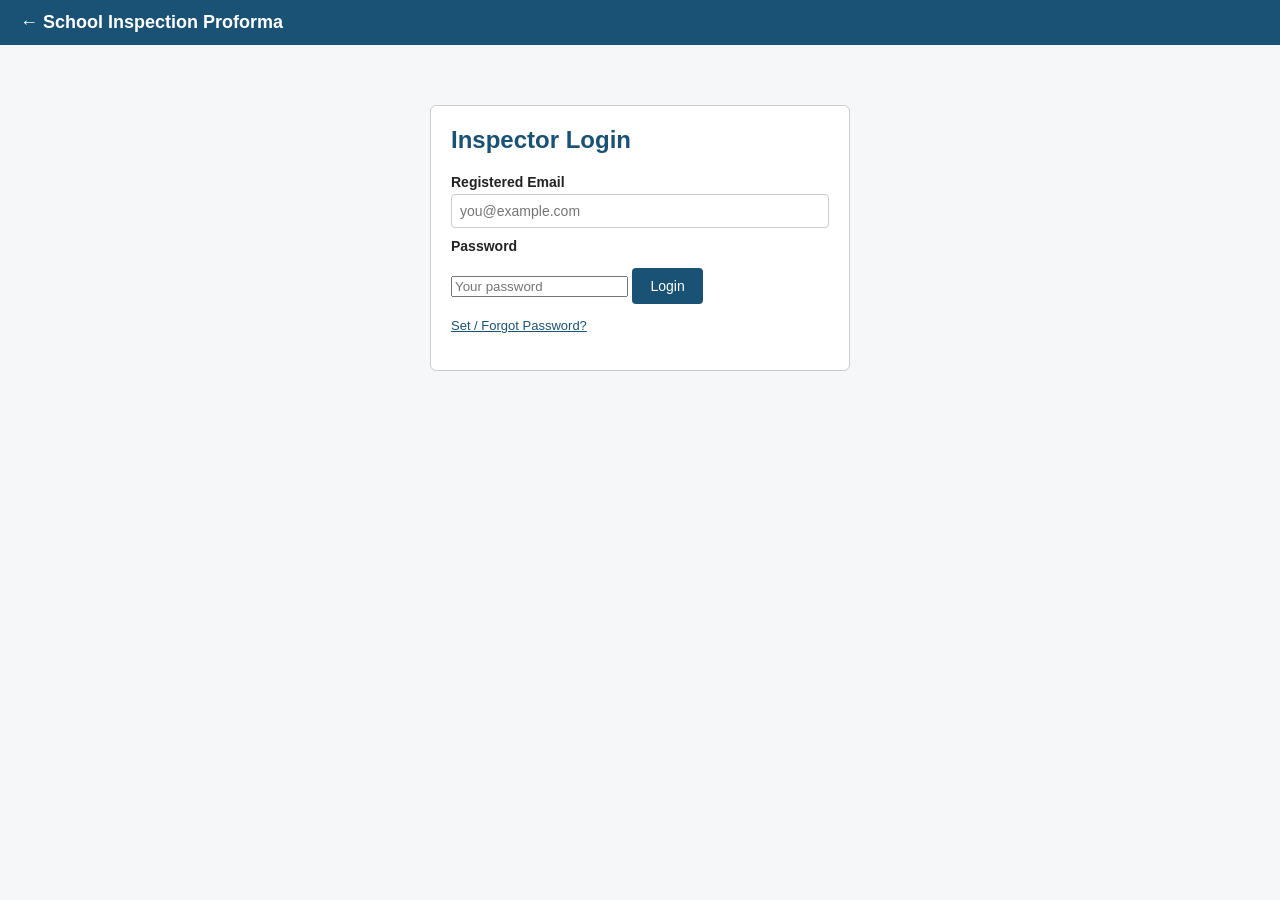
==== inspection.html @ e3e35cb2 "Initial commit" ====
<!DOCTYPE html>
<html>
<head>
  <meta charset="UTF-8">
  <meta name="viewport" content="width=device-width, initial-scale=1">
  <title>School Inspection Proforma</title>
  <meta name="theme-color" content="#1a5276">
  <link rel="manifest" href="manifest.json">
  <link rel="apple-touch-icon" href="icons/apple-touch-icon.png">
  <link rel="icon" href="icons/icon-192.png">
  <link rel="stylesheet" href="styles.css">
  <script>
    if ('serviceWorker' in navigator) {
      window.addEventListener('load', function () {
        navigator.serviceWorker.register('sw.js').catch(function (err) {
          console.warn('Service worker registration failed:', err);
        });
      });
    }
  </script>
</head>
<body>
  <div id="app">
    <header class="topbar">
      <a href="index.html" class="topbar-title" style="color:inherit; text-decoration:none;">&larr; School Inspection Proforma</a>
      <div class="topbar-user" id="userBadge" style="display:none;">
        <span id="userName"></span>
        <button class="btn-link" id="logoutBtn">Logout</button>
      </div>
    </header>

    <main id="main">
<div id="view-login" class="view active">
  <div class="card" style="max-width:420px; margin: 60px auto;">
    <h2>Inspector Login</h2>

    <!-- PRIMARY: email + password -->
    <div id="loginPasswordStep">
      <label>Registered Email</label>
      <input type="email" id="loginEmail" placeholder="you@example.com">
      <label>Password</label>
      <input type="password" id="loginPassword" placeholder="Your password">
      <button class="btn" id="loginBtn">Login</button>
      <p style="margin-top:12px;"><button class="btn-link" id="showResetBtn" style="color:var(--primary); text-decoration:underline; background:none; border:none; cursor:pointer; padding:0; font-size:13px;">Set / Forgot Password?</button></p>
    </div>

    <!-- RESET FLOW: OTP-verified password set, step 1 (send code) -->
    <div id="resetStep1" style="display:none;">
      <p class="hint">First time here, or forgot your password? We'll email you a verification code.</p>
      <label>Registered Email</label>
      <input type="email" id="resetEmail" placeholder="you@example.com">
      <button class="btn" id="sendResetOtpBtn">Send Verification Code</button>
      <button class="btn btn-secondary" id="backToLoginBtn1">Back to Login</button>
    </div>

    <!-- RESET FLOW: step 2 (enter code + new password) -->
    <div id="resetStep2" style="display:none;">
      <p>Enter the 6-digit code sent to <strong id="resetEmailDisplay"></strong>, and choose a new password.</p>
      <label>Verification Code</label>
      <input type="text" id="resetOtpInput" maxlength="6" placeholder="123456">
      <label>New Password</label>
      <input type="password" id="resetNewPassword" placeholder="At least 6 characters">
      <label>Confirm New Password</label>
      <input type="password" id="resetConfirmPassword" placeholder="Re-enter password">
      <button class="btn" id="setPasswordBtn">Set Password</button>
      <button class="btn btn-secondary" id="backToLoginBtn2">Back to Login</button>
    </div>

    <div id="loginMsg"></div>
  </div>
</div>

<div id="view-dashboard" class="view">
  <div class="card">
    <div class="top-actions">
      <h2 style="margin:0;">My Inspections</h2>
      <button class="btn" id="newFormBtn">+ New Inspection</button>
    </div>
    <div id="dashboardMsg"></div>
    <table class="dash-table" id="dashboardTable">
      <thead>
        <tr><th>School</th><th>Inspection Date</th><th>Status</th><th>Last Updated</th><th>Actions</th></tr>
      </thead>
      <tbody id="dashboardBody"></tbody>
    </table>
  </div>
</div>

<div id="view-form" class="view">
  <div class="card">
    <div class="top-actions">
      <h2 style="margin:0;" id="formTitle">Inspection Form</h2>
      <button class="btn btn-secondary" id="backToDashBtn">&larr; Back to Dashboard</button>
    </div>

    <div class="tabs">
      <button class="tab-btn active" data-part="1">1. Basic Info</button>
      <button class="tab-btn" data-part="2">2. Attendance</button>
      <button class="tab-btn" data-part="3">3. Facilities &amp; Grants</button>
      <button class="tab-btn" data-part="4">4. PM-POSHAN</button>
      <button class="tab-btn" data-part="5">5. Overall &amp; Signature</button>
    </div>

    <div id="formMsg"></div>

    <!-- PART 1: BASIC INFO -->
    <div class="part active" id="part-1">
      <h3>School &amp; Staff Details</h3>
      <div class="row">
        <div><label>1. Name of School with Location</label><input type="text" id="f_schoolName"></div>
        <div><label>Date of Inspection</label><input type="date" id="f_inspectionDate"></div>
      </div>
      <div class="row">
        <div><label>2. Name of the Inspectorate</label><input type="text" id="f_inspectorate"></div>
        <div><label>3. Name of HM / Teacher In-Charge</label><input type="text" id="f_hmName"></div>
      </div>

      <label>4. Total number of Teachers &amp; Students posted in the School</label>
      <table class="data-table">
        <thead><tr><th></th><th>Pry</th><th>Upp Pry</th><th>High</th><th>HS</th></tr></thead>
        <tbody>
          <tr><td>Student</td>
            <td><input type="number" id="f_pryStudent"></td>
            <td><input type="number" id="f_uppryStudent"></td>
            <td><input type="number" id="f_highStudent"></td>
            <td><input type="number" id="f_hsStudent"></td>
          </tr>
          <tr><td>Teacher</td>
            <td><input type="number" id="f_pryTeacher"></td>
            <td><input type="number" id="f_uppryTeacher"></td>
            <td><input type="number" id="f_highTeacher"></td>
            <td><input type="number" id="f_hsTeacher"></td>
          </tr>
        </tbody>
      </table>

      <label>5. No. of other staff posted in the School</label>
      <input type="number" id="f_otherStaff">

      <label>6. No. &amp; name(s) of Teaching staff found absent on the day of visit</label>
      <table class="data-table">
        <thead><tr><th style="width:5%">Sl.No.</th><th>Name &amp; Designation</th><th>Leave sanctioned? Register entry made?</th><th>Remarks</th><th></th></tr></thead>
        <tbody id="absentRowsBody"></tbody>
      </table>
      <button class="btn btn-small btn-secondary" id="addAbsentRowBtn">+ Add Row</button>
    </div>

    <!-- PART 2: ATTENDANCE -->
    <div class="part" id="part-2">
      <h3>7. Attendance of Students on the Day of Inspection</h3>
      <table class="data-table">
        <thead><tr><th>Class</th><th>Total Students</th><th>Present on Day of Inspection</th></tr></thead>
        <tbody id="attendanceRowsBody"></tbody>
        <tfoot>
          <tr><td><strong>Grand Total</strong></td>
            <td><input type="number" id="f_grandTotal" readonly></td>
            <td><input type="number" id="f_grandPresent" readonly></td>
          </tr>
        </tfoot>
      </table>
    </div>

    <!-- PART 3: FACILITIES & GRANTS -->
    <div class="part" id="part-3">
      <h3>Water, Toilet &amp; Stipend/Scholarship</h3>

      <label>8. Is functional water source available?</label>
      <div class="yesno" id="f_waterAvailable_group">
        <label><input type="radio" name="waterAvailable" value="Yes"> Yes</label>
        <label><input type="radio" name="waterAvailable" value="No"> No</label>
      </div>
      <label>If yes, type of source</label>
      <select id="f_waterType">
        <option value="">-- select --</option>
        <option>Piped water</option><option>Tube well</option><option>Katcha well</option><option>Pacca well</option>
      </select>

      <div class="row">
        <div>
          <label>9. Functional toilet facility available?</label>
          <div class="yesno" id="f_toiletAvailable_group"><label><input type="radio" name="toiletAvailable" value="Yes"> Yes</label><label><input type="radio" name="toiletAvailable" value="No"> No</label></div>
        </div>
        <div>
          <label>Whether cleaning is done?</label>
          <div class="yesno" id="f_toiletCleaned_group"><label><input type="radio" name="toiletCleaned" value="Yes"> Yes</label><label><input type="radio" name="toiletCleaned" value="No"> No</label></div>
        </div>
        <div>
          <label>Water facility available inside toilet?</label>
          <div class="yesno" id="f_toiletWater_group"><label><input type="radio" name="toiletWater" value="Yes"> Yes</label><label><input type="radio" name="toiletWater" value="No"> No</label></div>
        </div>
      </div>

      <h3>10. Regarding Stipend / Scholarship</h3>
      <label>A) Dress Grant for SC/ST girls? (check APR/Register)</label>
      <div class="yesno" id="f_dressGrant_group"><label><input type="radio" name="dressGrant" value="Yes"> Yes</label><label><input type="radio" name="dressGrant" value="No"> No</label></div>

      <label>B) Pre-metric Scholarship (VI-VIII)? (check APR/Register)</label>
      <div class="yesno" id="f_premetric_group"><label><input type="radio" name="premetric" value="Yes"> Yes</label><label><input type="radio" name="premetric" value="No"> No</label></div>

      <label>C) Composite School grant utilized?</label>
      <div class="yesno" id="f_compositeUtilized_group"><label><input type="radio" name="compositeUtilized" value="Yes"> Yes</label><label><input type="radio" name="compositeUtilized" value="No"> No</label></div>
      <div class="row">
        <div><label>Total grant received</label><input type="number" id="f_compositeReceived"></div>
        <div><label>Amount spent</label><input type="number" id="f_compositeSpent"></div>
      </div>

      <label>D) Others grant utilized?</label>
      <div class="yesno" id="f_othersUtilized_group"><label><input type="radio" name="othersUtilized" value="Yes"> Yes</label><label><input type="radio" name="othersUtilized" value="No"> No</label></div>
      <div class="row">
        <div><label>Total grant received</label><input type="number" id="f_othersReceived"></div>
        <div><label>Amount spent</label><input type="number" id="f_othersSpent"></div>
      </div>

      <h3>Bicycles, Books &amp; Infrastructure</h3>
      <label>11. Are bicycles for eligible girl-students distributed?</label>
      <div class="yesno" id="f_bicycleDistributed_group"><label><input type="radio" name="bicycleDistributed" value="Yes"> Yes</label><label><input type="radio" name="bicycleDistributed" value="No"> No</label></div>
      <div class="row">
        <div><label>Nos. of eligible girl-children</label><input type="number" id="f_eligibleGirls"></div>
        <div><label>Nos. of bicycles distributed</label><input type="number" id="f_bicyclesDistributed"></div>
      </div>

      <label>12. Whether free text book supplied to students of all classes?</label>
      <div class="yesno" id="f_textbookSupplied_group"><label><input type="radio" name="textbookSupplied" value="Yes"> Yes</label><label><input type="radio" name="textbookSupplied" value="No"> No</label></div>

      <label>13. Whether Electricity connection is available?</label>
      <div class="yesno" id="f_electricity_group"><label><input type="radio" name="electricity" value="Yes"> Yes</label><label><input type="radio" name="electricity" value="No"> No</label></div>

      <label>14. Number of Computers available (other than ICT Lab)</label>
      <input type="number" id="f_computers">

      <label>15. Whether ICT Lab is available?</label>
      <div class="yesno" id="f_ictLab_group"><label><input type="radio" name="ictLab" value="Yes"> Yes</label><label><input type="radio" name="ictLab" value="No"> No</label></div>
      <label>If Yes, status</label>
      <textarea id="f_ictLabStatus"></textarea>

      <label>16. Whether Vocational Education System available?</label>
      <div class="yesno" id="f_vocational_group"><label><input type="radio" name="vocational" value="Yes"> Yes</label><label><input type="radio" name="vocational" value="No"> No</label></div>
      <label>If Yes, status</label>
      <textarea id="f_vocationalStatus"></textarea>

      <h3>SMC &amp; Classroom Inspection</h3>
      <label>17. Whether SMC meetings held regularly?</label>
      <div class="yesno" id="f_smcRegular_group"><label><input type="radio" name="smcRegular" value="Yes"> Yes</label><label><input type="radio" name="smcRegular" value="No"> No</label></div>
      <div class="row">
        <div><label>No. of meetings held (current academic year)</label><input type="number" id="f_smcCount"></div>
      </div>
      <label>Observations on issues discussed in SMC</label>
      <textarea id="f_smcObservation"></textarea>

      <label>18. Details of Class room inspection with comments</label>
      <div id="classroomCommentsBody"></div>
      <button class="btn btn-small btn-secondary" id="addClassroomCommentBtn">+ Add Comment</button>

      <label>19. Whether issues detected during previous inspection resolved?</label>
      <div class="yesno" id="f_prevIssuesResolved_group"><label><input type="radio" name="prevIssuesResolved" value="Yes"> Yes</label><label><input type="radio" name="prevIssuesResolved" value="No"> No</label></div>
      <label>If 'No', mention details</label>
      <textarea id="f_prevIssuesDetails"></textarea>
    </div>

    <!-- PART 4: PM-POSHAN -->
    <div class="part" id="part-4">
      <h3>20. PM-POSHAN (School MDM)</h3>

      <h4>20.1 Display of Information on MDM</h4>
      <label>i) Display of Food Norms</label>
      <div class="yesno" id="f_foodNormsDisplay_group"><label><input type="radio" name="foodNormsDisplay" value="Yes"> Yes</label><label><input type="radio" name="foodNormsDisplay" value="No"> No</label></div>
      <label>ii) Weekly Menu Displayed</label>
      <div class="yesno" id="f_weeklyMenuDisplay_group"><label><input type="radio" name="weeklyMenuDisplay" value="Yes"> Yes</label><label><input type="radio" name="weeklyMenuDisplay" value="No"> No</label></div>

      <h4>20.2 Maintenance of MDM Record</h4>
      <div class="row">
        <div><label>i) PM-POSHAN Feeding Register</label>
          <select id="f_feedingRegister"><option value="">--</option><option>Available</option><option>Not available</option></select>
        </div>
        <div><label>ii) Stock Register (grains/pulses/oils)</label>
          <select id="f_stockRegister"><option value="">--</option><option>Available</option><option>Not available</option></select>
        </div>
        <div><label>iii) Food Tasting Register</label>
          <select id="f_foodTastingRegister"><option value="">--</option><option>Available</option><option>Not available</option></select>
        </div>
      </div>

      <label>iv) Whether Inspecting Officer tasted the cooked food?</label>
      <div class="yesno" id="f_officerTasted_group"><label><input type="radio" name="officerTasted" value="Yes"> Yes</label><label><input type="radio" name="officerTasted" value="No"> No</label></div>
      <label>v) Comment on cooked food</label>
      <select id="f_cookedFoodComment"><option value="">--</option><option>Bad</option><option>Good</option><option>Very Good</option><option>Excellent</option></select>

      <label>vi) Status of present stock of rice (in KG)</label>
      <input type="number" id="f_riceStockKg">

      <h4>20.3 Information on Food Grains</h4>
      <div class="row">
        <div><label>i) Quality of food grains</label>
          <select id="f_foodGrainsQuality"><option value="">--</option><option>Good</option><option>Considerable</option><option>Other</option></select>
        </div>
        <div><label>ii) Whether received timely?</label>
          <div class="yesno" id="f_foodGrainsTimely_group"><label><input type="radio" name="foodGrainsTimely" value="Yes"> Yes</label><label><input type="radio" name="foodGrainsTimely" value="No"> No</label></div>
        </div>
        <div><label>iii) Date of last receipt of foodgrains</label><input type="date" id="f_lastReceiptDate"></div>
      </div>
      <div class="row">
        <div><label>iv) One-month buffer stock maintained?</label>
          <div class="yesno" id="f_bufferStock_group"><label><input type="radio" name="bufferStock" value="Yes"> Yes</label><label><input type="radio" name="bufferStock" value="No"> No</label></div>
        </div>
        <div><label>v) Rice stored in good quality storage bin?</label>
          <div class="yesno" id="f_riceStoredGoodBin_group"><label><input type="radio" name="riceStoredGoodBin" value="Yes"> Yes</label><label><input type="radio" name="riceStoredGoodBin" value="No"> No</label></div>
        </div>
        <div><label>How many bins available</label><input type="number" id="f_binsAvailable"></div>
      </div>

      <h4>20.4 Information on Cook-cum-Helpers</h4>
      <div class="row">
        <div><label>i) No. of Cook-cum-Helpers in the School</label><input type="number" id="f_cookHelpersCount"></div>
        <div><label>ii) Apron &amp; scarf/head cover used?</label>
          <div class="yesno" id="f_apronScarfUsed_group"><label><input type="radio" name="apronScarfUsed" value="Yes"> Yes</label><label><input type="radio" name="apronScarfUsed" value="No"> No</label></div>
        </div>
        <div><label>iii) Training given to cook-cum-helper?</label>
          <div class="yesno" id="f_cookHelperTraining_group"><label><input type="radio" name="cookHelperTraining" value="Yes"> Yes</label><label><input type="radio" name="cookHelperTraining" value="No"> No</label></div>
        </div>
      </div>
      <label>iv) Remuneration paid up to</label>
      <input type="date" id="f_remunerationPaidUpTo">

      <h4>20.5 Kitchen Shed, Dining Hall, Cooking Fuel, Kitchen Devices, Drinking Water &amp; Toilet Facility</h4>
      <div class="row">
        <div><label>i) Kitchen Shed exists?</label><div class="yesno" id="f_kitchenShedExists_group"><label><input type="radio" name="kitchenShedExists" value="Yes"> Yes</label><label><input type="radio" name="kitchenShedExists" value="No"> No</label></div></div>
        <div><label>ii) Dining Hall exists?</label><div class="yesno" id="f_diningHallExists_group"><label><input type="radio" name="diningHallExists" value="Yes"> Yes</label><label><input type="radio" name="diningHallExists" value="No"> No</label></div></div>
        <div><label>iii) Status of Kitchen Shed</label>
          <select id="f_kitchenShedStatus"><option value="">--</option><option>Good</option><option>Not good</option><option>Other</option></select>
        </div>
      </div>
      <div class="row">
        <div><label>iv) LPG Connection installed?</label><div class="yesno" id="f_lpgConnection_group"><label><input type="radio" name="lpgConnection" value="Yes"> Yes</label><label><input type="radio" name="lpgConnection" value="No"> No</label></div></div>
        <div><label>v) Kitchen Devices available?</label><div class="yesno" id="f_kitchenDevicesAvailable_group"><label><input type="radio" name="kitchenDevicesAvailable" value="Yes"> Yes</label><label><input type="radio" name="kitchenDevicesAvailable" value="No"> No</label></div></div>
        <div><label>vi) Safe drinking water available?</label><div class="yesno" id="f_safeDrinkingWater_group"><label><input type="radio" name="safeDrinkingWater" value="Yes"> Yes</label><label><input type="radio" name="safeDrinkingWater" value="No"> No</label></div></div>
      </div>
      <label>If 'No', how is the drinking water demand met?</label>
      <input type="text" id="f_drinkingWaterAlt">
      <label>vii) Whether separate toilet facility for boys &amp; girls available?</label>
      <div class="yesno" id="f_separateToilet_group"><label><input type="radio" name="separateToilet" value="Yes"> Yes</label><label><input type="radio" name="separateToilet" value="No"> No</label></div>

      <h4>20.6 Safety &amp; Hygiene</h4>
      <div class="row">
        <div><label>i) Hand wash activity implemented?</label><div class="yesno" id="f_handWashActivity_group"><label><input type="radio" name="handWashActivity" value="Yes"> Yes</label><label><input type="radio" name="handWashActivity" value="No"> No</label></div></div>
        <div><label>ii) Kitchen shed cleaned?</label><div class="yesno" id="f_kitchenShedCleaned_group"><label><input type="radio" name="kitchenShedCleaned" value="Yes"> Yes</label><label><input type="radio" name="kitchenShedCleaned" value="No"> No</label></div></div>
        <div><label>iii) Rice kept clean &amp; hygienic?</label><div class="yesno" id="f_riceCleanHygiene_group"><label><input type="radio" name="riceCleanHygiene" value="Yes"> Yes</label><label><input type="radio" name="riceCleanHygiene" value="No"> No</label></div></div>
      </div>
      <div class="row">
        <div><label>iv) Pulses/Oils/Condiments stored safely?</label><div class="yesno" id="f_pulsesOilsSafe_group"><label><input type="radio" name="pulsesOilsSafe" value="Yes"> Yes</label><label><input type="radio" name="pulsesOilsSafe" value="No"> No</label></div></div>
        <div><label>v) Kitchen devices cleaned?</label><div class="yesno" id="f_kitchenDevicesCleaned_group"><label><input type="radio" name="kitchenDevicesCleaned" value="Yes"> Yes</label><label><input type="radio" name="kitchenDevicesCleaned" value="No"> No</label></div></div>
      </div>

      <h4>20.7 Information on School Health Programme</h4>
      <label>i) Date of Last Visit by Doctors</label>
      <input type="date" id="f_lastDoctorVisitDate">
      <div class="row">
        <div><label>ii) IFA Tablets distributed among all children?</label><div class="yesno" id="f_ifaTablets_group"><label><input type="radio" name="ifaTablets" value="Yes"> Yes</label><label><input type="radio" name="ifaTablets" value="No"> No</label></div></div>
        <div><label>iii) Vitamin A distributed among all children?</label><div class="yesno" id="f_vitaminA_group"><label><input type="radio" name="vitaminA" value="Yes"> Yes</label><label><input type="radio" name="vitaminA" value="No"> No</label></div></div>
        <div><label>iv) Deworming tablets distributed?</label><div class="yesno" id="f_dewormingTablets_group"><label><input type="radio" name="dewormingTablets" value="Yes"> Yes</label><label><input type="radio" name="dewormingTablets" value="No"> No</label></div></div>
      </div>

      <label>Date of Inspection by Monitoring Institute (if done)</label>
      <input type="date" id="f_monitoringInstituteDate">
    </div>

    <!-- PART 5: OVERALL & SIGNATURE -->
    <div class="part" id="part-5">
      <h3>21. Interaction During Visit</h3>
      <div class="yesno" id="f_interactionMade_group"><label><input type="radio" name="interactionMade" value="Yes"> Yes</label><label><input type="radio" name="interactionMade" value="No"> No</label></div>
      <label>With whom (Students / Local people / SMC member)</label>
      <input type="text" id="f_interactionWith" placeholder="e.g. Students, SMC member">

      <h3>22. Overall Observation &amp; Corrective Actions Taken During Inspection</h3>
      <div id="overallObsBody"></div>
      <button class="btn btn-small btn-secondary" id="addOverallObsBtn">+ Add Point</button>

      <h3>Signatures</h3>
      <p class="hint">Typed names are recorded here for the record; physical signature &amp; seal are applied on the printed PDF.</p>
      <div class="row">
        <div>
          <label>HM / AHM / Teacher In-charge Name</label>
          <input type="text" id="f_hmSignName">
          <label>Date</label>
          <input type="date" id="f_hmDate">
        </div>
        <div>
          <label>Inspecting Officer Name</label>
          <input type="text" id="f_inspectingOfficerName">
          <label>Date</label>
          <input type="date" id="f_inspectingOfficerDate">
        </div>
      </div>
    </div>

    <div style="margin-top:20px; display:flex; gap:10px; flex-wrap:wrap;">
      <button class="btn btn-secondary" id="prevPartBtn" style="display:none;">&larr; Previous</button>
      <button class="btn btn-secondary" id="saveDraftBtn">Save Draft</button>
      <button class="btn" id="nextPartBtn">Next &rarr;</button>
      <button class="btn btn-secondary" id="previewPdfBtn" style="display:none;">Preview PDF</button>
      <button class="btn" id="submitFormBtn" style="display:none;">Submit &amp; Email PDF for Signature</button>
    </div>
  </div>
</div>

    </main>
  </div>

  <script src="app.js"></script>
</body>
</html>
---- styles.css ----
:root {
    --primary: #1a5276;
    --primary-light: #d6eaf8;
    --border: #ccc;
    --bg: #f5f7f9;
    --danger: #c0392b;
    --success: #1e8449;
  }
  * { box-sizing: border-box; }
  body { font-family: Arial, Helvetica, sans-serif; margin: 0; background: var(--bg); color: #222; }
  .topbar {
    background: var(--primary); color: white; padding: 12px 20px;
    display: flex; justify-content: space-between; align-items: center;
  }
  .topbar-title { font-size: 18px; font-weight: bold; }
  .topbar-user { display: flex; align-items: center; gap: 12px; font-size: 14px; }
  .btn-link { background: none; border: none; color: white; text-decoration: underline; cursor: pointer; font-size: 14px; }
  main { max-width: 900px; margin: 20px auto; padding: 0 16px 60px; }
  .card { background: white; border: 1px solid var(--border); border-radius: 6px; padding: 20px; margin-bottom: 16px; }
  h2 { color: var(--primary); margin-top: 0; }
  h3 { color: var(--primary); border-bottom: 2px solid var(--primary-light); padding-bottom: 6px; }
  h4 { color: var(--primary); margin: 18px 0 4px; font-size: 15px; }
  label { display: block; font-weight: bold; margin: 10px 0 4px; font-size: 14px; }
  input[type=text], input[type=number], input[type=date], input[type=email], textarea, select {
    width: 100%; padding: 8px; border: 1px solid var(--border); border-radius: 4px; font-size: 14px;
  }
  textarea { min-height: 60px; resize: vertical; }
  .row { display: flex; gap: 16px; flex-wrap: wrap; }
  .row > div { flex: 1; min-width: 160px; }
  .btn { background: var(--primary); color: white; border: none; padding: 10px 18px; border-radius: 4px; cursor: pointer; font-size: 14px; margin-top: 10px; }
  .btn:hover { opacity: 0.9; }
  .btn-secondary { background: #7f8c8d; }
  .btn-danger { background: var(--danger); }
  .btn-small { padding: 5px 10px; font-size: 12px; margin: 0; }
  table.data-table { width: 100%; border-collapse: collapse; margin: 10px 0; }
  table.data-table th, table.data-table td { border: 1px solid var(--border); padding: 6px; font-size: 13px; }
  table.data-table th { background: var(--primary-light); }
  table.data-table input { border: none; padding: 4px; width: 100%; }
  .yesno { display: flex; gap: 16px; margin-top: 4px; }
  .yesno label { font-weight: normal; display: flex; align-items: center; gap: 4px; }
  .hint { color: #666; font-size: 12px; margin-top: -2px; margin-bottom: 6px; }
  .msg { padding: 10px; border-radius: 4px; margin: 10px 0; font-size: 14px; }
  .msg.error { background: #fdecea; color: var(--danger); border: 1px solid var(--danger); }
  .msg.success { background: #eafaf1; color: var(--success); border: 1px solid var(--success); }
  .view { display: none; }
  .view.active { display: block; }
  .tabs { display: flex; gap: 6px; margin-bottom: 16px; flex-wrap: wrap; }
  .tab-btn { padding: 8px 14px; border: 1px solid var(--border); background: white; border-radius: 4px; cursor: pointer; font-size: 13px; }
  .tab-btn.active { background: var(--primary); color: white; border-color: var(--primary); }
  .part { display: none; }
  .part.active { display: block; }
  .dash-table { width: 100%; border-collapse: collapse; }
  .dash-table th, .dash-table td { padding: 10px; border-bottom: 1px solid var(--border); text-align: left; font-size: 14px; }
  .badge { padding: 3px 8px; border-radius: 10px; font-size: 12px; font-weight: bold; }
  .badge.Draft { background: #fdebd0; color: #935116; }
  .badge.Submitted { background: #d5f5e3; color: var(--success); }
  .list-item { display: flex; gap: 8px; margin-bottom: 6px; align-items: flex-start; }
  .list-item input, .list-item textarea { flex: 1; }
  .spinner { display: inline-block; width: 14px; height: 14px; border: 2px solid #ccc; border-top-color: var(--primary); border-radius: 50%; animation: spin 0.7s linear infinite; vertical-align: middle; margin-left: 8px; }
  @keyframes spin { to { transform: rotate(360deg); } }
  .top-actions { display:flex; justify-content: space-between; align-items:center; margin-bottom: 10px; }

/* ===== PWA home/launcher page ===== */
.home-main {
  max-width: 720px;
  margin: 40px auto;
  padding: 0 16px 60px;
}
.home-intro {
  color: #555;
  font-size: 15px;
  margin-bottom: 20px;
}
.module-grid {
  display: grid;
  grid-template-columns: 1fr;
  gap: 14px;
}
.module-card {
  display: flex;
  align-items: center;
  gap: 16px;
  background: white;
  border: 1px solid var(--border);
  border-radius: 8px;
  padding: 18px 20px;
  text-decoration: none;
  color: inherit;
  transition: box-shadow 0.15s ease, transform 0.15s ease;
}
.module-card:hover {
  box-shadow: 0 4px 14px rgba(0,0,0,0.08);
  transform: translateY(-1px);
}
.module-icon {
  flex: 0 0 auto;
  width: 56px; height: 56px;
  border-radius: 10px;
  background: var(--primary-light);
  display: flex; align-items: center; justify-content: center;
  overflow: hidden;
}
.module-icon img { width: 40px; height: 40px; }
.module-body { flex: 1; min-width: 0; }
.module-body h3 { margin: 0 0 4px; color: var(--primary); font-size: 17px; }
.module-body p { margin: 0; color: #666; font-size: 13px; line-height: 1.4; }
.module-arrow { flex: 0 0 auto; font-size: 22px; color: var(--primary); }
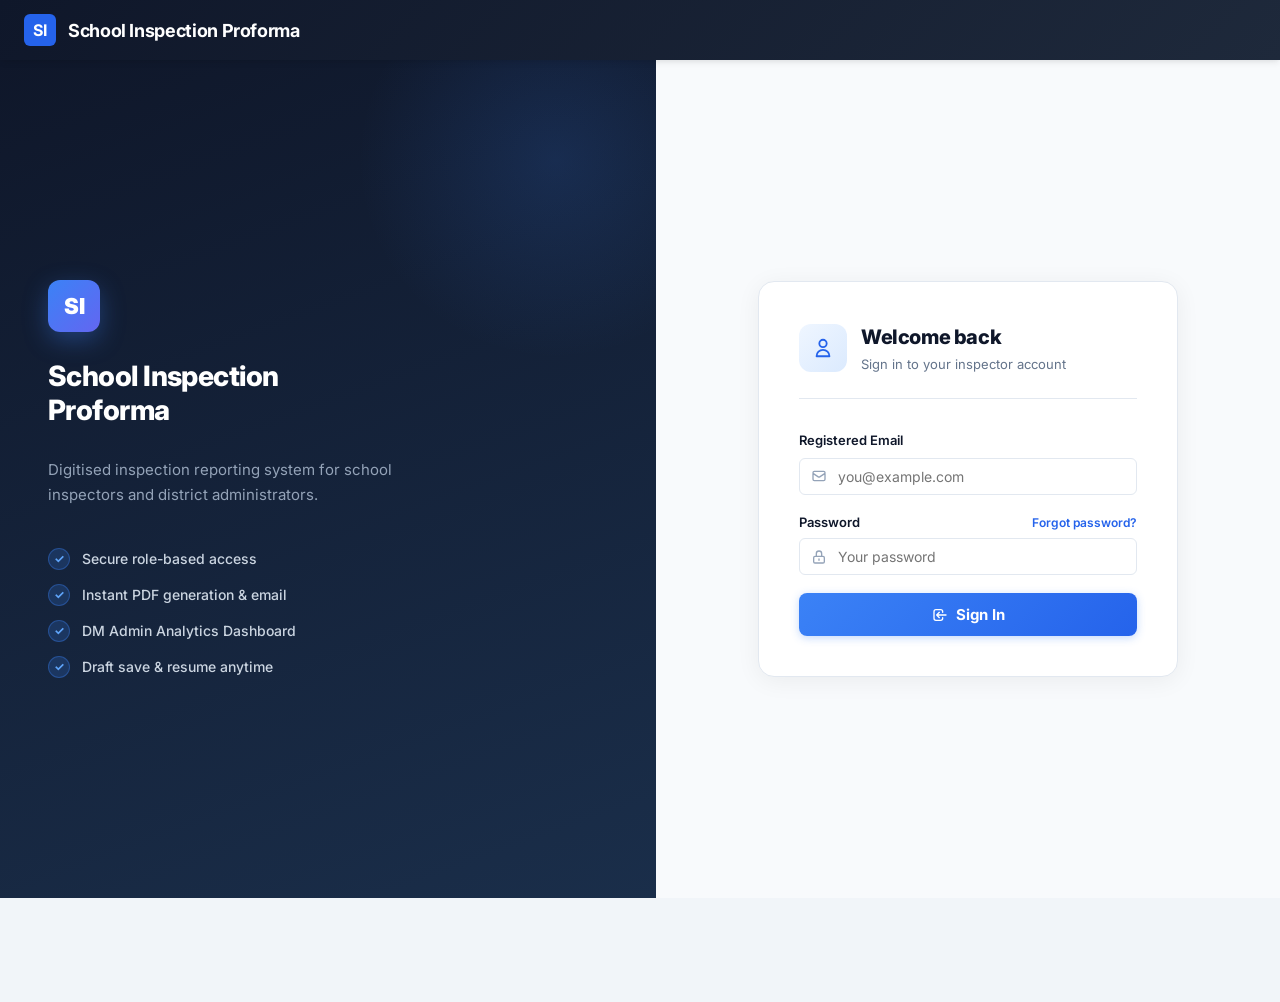
==== commit 55be394e: "fix: login UI and RBAC" ====
--- a/inspection.html
+++ b/inspection.html
@@ -22,66 +22,271 @@
 <body>
   <div id="app">
     <header class="topbar">
-      <a href="index.html" class="topbar-title" style="color:inherit; text-decoration:none;">&larr; School Inspection Proforma</a>
+      <div class="topbar-brand">
+        <a href="index.html" class="topbar-icon" style="text-decoration:none;">SI</a>
+        <a href="index.html" class="topbar-title" style="color:inherit; text-decoration:none;">School Inspection Proforma</a>
+      </div>
       <div class="topbar-user" id="userBadge" style="display:none;">
-        <span id="userName"></span>
+        <span id="userName" class="user-badge-pill"></span>
+        <span id="userRoleBadge" class="role-pill"></span>
         <button class="btn-link" id="logoutBtn">Logout</button>
       </div>
     </header>
 
-    <main id="main">
+    <main id="main" style="margin:0; padding:0; max-width:none;">
 <div id="view-login" class="view active">
-  <div class="card" style="max-width:420px; margin: 60px auto;">
-    <h2>Inspector Login</h2>
-
-    <!-- PRIMARY: email + password -->
-    <div id="loginPasswordStep">
-      <label>Registered Email</label>
-      <input type="email" id="loginEmail" placeholder="you@example.com">
-      <label>Password</label>
-      <input type="password" id="loginPassword" placeholder="Your password">
-      <button class="btn" id="loginBtn">Login</button>
-      <p style="margin-top:12px;"><button class="btn-link" id="showResetBtn" style="color:var(--primary); text-decoration:underline; background:none; border:none; cursor:pointer; padding:0; font-size:13px;">Set / Forgot Password?</button></p>
-    </div>
-
-    <!-- RESET FLOW: OTP-verified password set, step 1 (send code) -->
-    <div id="resetStep1" style="display:none;">
-      <p class="hint">First time here, or forgot your password? We'll email you a verification code.</p>
-      <label>Registered Email</label>
-      <input type="email" id="resetEmail" placeholder="you@example.com">
-      <button class="btn" id="sendResetOtpBtn">Send Verification Code</button>
-      <button class="btn btn-secondary" id="backToLoginBtn1">Back to Login</button>
-    </div>
-
-    <!-- RESET FLOW: step 2 (enter code + new password) -->
-    <div id="resetStep2" style="display:none;">
-      <p>Enter the 6-digit code sent to <strong id="resetEmailDisplay"></strong>, and choose a new password.</p>
-      <label>Verification Code</label>
-      <input type="text" id="resetOtpInput" maxlength="6" placeholder="123456">
-      <label>New Password</label>
-      <input type="password" id="resetNewPassword" placeholder="At least 6 characters">
-      <label>Confirm New Password</label>
-      <input type="password" id="resetConfirmPassword" placeholder="Re-enter password">
-      <button class="btn" id="setPasswordBtn">Set Password</button>
-      <button class="btn btn-secondary" id="backToLoginBtn2">Back to Login</button>
-    </div>
-
-    <div id="loginMsg"></div>
+  <div class="login-outer">
+    <!-- Left Branding Panel -->
+    <div class="login-panel-left">
+      <div class="login-brand-icon">SI</div>
+      <h2 class="login-brand-title">School Inspection<br>Proforma</h2>
+      <p class="login-brand-sub">Digitised inspection reporting system for school inspectors and district administrators.</p>
+      <div class="login-feature-list">
+        <div class="login-feature-item">
+          <div class="lfi-icon">✓</div>
+          <div>Secure role-based access</div>
+        </div>
+        <div class="login-feature-item">
+          <div class="lfi-icon">✓</div>
+          <div>Instant PDF generation & email</div>
+        </div>
+        <div class="login-feature-item">
+          <div class="lfi-icon">✓</div>
+          <div>DM Admin Analytics Dashboard</div>
+        </div>
+        <div class="login-feature-item">
+          <div class="lfi-icon">✓</div>
+          <div>Draft save & resume anytime</div>
+        </div>
+      </div>
+    </div>
+
+    <!-- Right Login Form Panel -->
+    <div class="login-panel-right">
+      <div class="login-form-card">
+        <div class="login-form-header">
+          <div class="login-form-icon">
+            <svg width="22" height="22" fill="none" stroke="currentColor" viewBox="0 0 24 24"><path stroke-linecap="round" stroke-linejoin="round" stroke-width="2" d="M16 7a4 4 0 11-8 0 4 4 0 018 0zM12 14a7 7 0 00-7 7h14a7 7 0 00-7-7z"/></svg>
+          </div>
+          <div>
+            <h2 class="login-form-title">Welcome back</h2>
+            <p class="login-form-sub" id="loginFormSubtitle">Sign in to your inspector account</p>
+          </div>
+        </div>
+
+        <!-- PRIMARY: email + password -->
+        <div id="loginPasswordStep">
+          <div class="form-group">
+            <label>Registered Email</label>
+            <div class="input-icon-wrap">
+              <svg class="input-icon" width="16" height="16" fill="none" stroke="currentColor" viewBox="0 0 24 24"><path stroke-linecap="round" stroke-linejoin="round" stroke-width="2" d="M3 8l7.89 5.26a2 2 0 002.22 0L21 8M5 19h14a2 2 0 002-2V7a2 2 0 00-2-2H5a2 2 0 00-2 2v10a2 2 0 002 2z"/></svg>
+              <input type="email" id="loginEmail" placeholder="you@example.com" autocomplete="email">
+            </div>
+          </div>
+          <div class="form-group">
+            <div style="display:flex; justify-content:space-between; align-items:center;">
+              <label style="margin:0;">Password</label>
+              <button class="forgot-link" id="showResetBtn" type="button">Forgot password?</button>
+            </div>
+            <div class="input-icon-wrap" style="margin-top:6px;">
+              <svg class="input-icon" width="16" height="16" fill="none" stroke="currentColor" viewBox="0 0 24 24"><path stroke-linecap="round" stroke-linejoin="round" stroke-width="2" d="M12 15v2m-6 4h12a2 2 0 002-2v-6a2 2 0 00-2-2H6a2 2 0 00-2 2v6a2 2 0 002 2zm10-10V7a4 4 0 00-8 0v4h8z"/></svg>
+              <input type="password" id="loginPassword" placeholder="Your password" autocomplete="current-password">
+            </div>
+          </div>
+          <button class="btn btn-login" id="loginBtn">
+            <svg width="16" height="16" fill="none" stroke="currentColor" viewBox="0 0 24 24"><path stroke-linecap="round" stroke-linejoin="round" stroke-width="2" d="M11 16l-4-4m0 0l4-4m-4 4h14m-5 4v1a3 3 0 01-3 3H6a3 3 0 01-3-3V7a3 3 0 013-3h7a3 3 0 013 3v1"/></svg>
+            Sign In
+          </button>
+        </div>
+
+        <!-- RESET FLOW: step 1 (send code) -->
+        <div id="resetStep1" style="display:none;">
+          <p class="hint-box">
+            <svg width="15" height="15" fill="none" stroke="currentColor" viewBox="0 0 24 24"><path stroke-linecap="round" stroke-linejoin="round" stroke-width="2" d="M13 16h-1v-4h-1m1-4h.01M21 12a9 9 0 11-18 0 9 9 0 0118 0z"/></svg>
+            First time here, or forgot your password? We'll email you a verification code.
+          </p>
+          <div class="form-group">
+            <label>Registered Email</label>
+            <input type="email" id="resetEmail" placeholder="you@example.com">
+          </div>
+          <button class="btn btn-login" id="sendResetOtpBtn">Send Verification Code</button>
+          <button class="btn btn-ghost" id="backToLoginBtn1">← Back to Sign In</button>
+        </div>
+
+        <!-- RESET FLOW: step 2 (enter code + new password) -->
+        <div id="resetStep2" style="display:none;">
+          <p class="hint-box">
+            Enter the 6-digit code sent to <strong id="resetEmailDisplay"></strong>, and choose a new password.
+          </p>
+          <div class="form-group">
+            <label>Verification Code</label>
+            <input type="text" id="resetOtpInput" maxlength="6" placeholder="123456" style="letter-spacing:0.3em; font-size:20px; text-align:center;">
+          </div>
+          <div class="form-group">
+            <label>New Password</label>
+            <input type="password" id="resetNewPassword" placeholder="At least 6 characters">
+          </div>
+          <div class="form-group">
+            <label>Confirm New Password</label>
+            <input type="password" id="resetConfirmPassword" placeholder="Re-enter password">
+          </div>
+          <button class="btn btn-login" id="setPasswordBtn">Set New Password</button>
+          <button class="btn btn-ghost" id="backToLoginBtn2">← Back to Sign In</button>
+        </div>
+
+        <div id="loginMsg"></div>
+      </div>
+    </div>
   </div>
 </div>
 
+<!-- Top Sub-Navigation Bar for Dashboard Modes -->
+<div id="dashboardNav" class="nav-tabs-bar" style="display:none;">
+  <div class="nav-tab-item active" id="tabMyInspections" onclick="switchDashboardTab('my')">
+    <svg width="16" height="16" fill="none" stroke="currentColor" viewBox="0 0 24 24"><path stroke-linecap="round" stroke-linejoin="round" stroke-width="2" d="M9 12h6m-6 4h6m2 5H7a2 2 0 01-2-2V5a2 2 0 012-2h5.586a1 1 0 01.707.293l5.414 5.414a1 1 0 01.293.707V19a2 2 0 01-2 2z"></path></svg>
+    My Inspections
+  </div>
+  <div class="nav-tab-item" id="tabAdminDashboard" onclick="switchDashboardTab('admin')" style="display:none;">
+    <svg width="16" height="16" fill="none" stroke="currentColor" viewBox="0 0 24 24"><path stroke-linecap="round" stroke-linejoin="round" stroke-width="2" d="M9 19v-6a2 2 0 00-2-2H5a2 2 0 00-2 2v6a2 2 0 002 2h2a2 2 0 002-2zm0 0V9a2 2 0 012-2h2a2 2 0 012 2v10m-6 0a2 2 0 002 2h2a2 2 0 002-2m0 0V5a2 2 0 012-2h2a2 2 0 012 2v14a2 2 0 01-2 2h-2a2 2 0 01-2-2z"></path></svg>
+    DM Admin Dashboard &amp; Comparative Study
+  </div>
+</div>
+
+<div class="content-wrap">
+<!-- VIEW 1: MY INSPECTIONS (Inspector View) -->
 <div id="view-dashboard" class="view">
   <div class="card">
     <div class="top-actions">
-      <h2 style="margin:0;">My Inspections</h2>
+      <div>
+        <h2 style="margin:0;">My Inspection Submissions</h2>
+        <span class="kpi-sub">Track and manage your submitted &amp; draft school inspection reports</span>
+      </div>
       <button class="btn" id="newFormBtn">+ New Inspection</button>
     </div>
     <div id="dashboardMsg"></div>
     <table class="dash-table" id="dashboardTable">
       <thead>
-        <tr><th>School</th><th>Inspection Date</th><th>Status</th><th>Last Updated</th><th>Actions</th></tr>
+        <tr><th>School Name</th><th>Inspection Date</th><th>Status</th><th>Last Updated</th><th>Actions</th></tr>
       </thead>
       <tbody id="dashboardBody"></tbody>
+    </table>
+  </div>
+</div>
+
+<!-- VIEW 2: DM ADMIN DASHBOARD & COMPARATIVE STUDY -->
+<div id="view-admin-dashboard" class="view">
+  <!-- Top KPI Cards Row -->
+  <div class="kpi-grid">
+    <div class="kpi-card water">
+      <div class="kpi-title">Drinking Water Access</div>
+      <div class="kpi-value" id="kpiWaterPct">0%</div>
+      <div class="kpi-sub" id="kpiWaterSub">0 of 0 schools inspected</div>
+    </div>
+    <div class="kpi-card pmposhan">
+      <div class="kpi-title">PM-POSHAN Compliance</div>
+      <div class="kpi-value" id="kpiPmPoshanPct">0%</div>
+      <div class="kpi-sub" id="kpiPmPoshanSub">Officer tasting &amp; menu display</div>
+    </div>
+    <div class="kpi-card students">
+      <div class="kpi-title">Avg Student Attendance</div>
+      <div class="kpi-value" id="kpiAttendancePct">0%</div>
+      <div class="kpi-sub" id="kpiAttendanceSub">0 Total Students Enrolled</div>
+    </div>
+    <div class="kpi-card teachers">
+      <div class="kpi-title">Student-Teacher Ratio</div>
+      <div class="kpi-value" id="kpiSTR">0:1</div>
+      <div class="kpi-sub" id="kpiTeachersSub">0 Total Teachers Posted</div>
+    </div>
+  </div>
+
+  <!-- Inspector Comparative Study Section -->
+  <div class="card">
+    <div class="comp-section-header">
+      <div>
+        <h2>Comparative Study of School Inspectors (DM Account)</h2>
+        <div class="kpi-sub">Analyze &amp; compare performance metrics across inspectors. Select inspectors to compare below.</div>
+      </div>
+      <div class="comp-inspector-selector" id="compInspectorSelector">
+        <!-- Dynamic chips generated by JS -->
+      </div>
+    </div>
+
+    <!-- 5 Inspector Side-by-Side Cards Grid -->
+    <div class="comp-cards-grid" id="compCardsGrid">
+      <!-- Generated dynamically -->
+    </div>
+
+    <!-- Comparative Table -->
+    <h3>Inspector Performance Matrix</h3>
+    <table class="dash-table" id="compTable">
+      <thead>
+        <tr>
+          <th>Inspector Name</th>
+          <th>Inspections</th>
+          <th>Water Access %</th>
+          <th>PM-POSHAN Compliance</th>
+          <th>Avg Attendance %</th>
+          <th>Student-Teacher Ratio</th>
+          <th>Actions</th>
+        </tr>
+      </thead>
+      <tbody id="compTableBody"></tbody>
+    </table>
+  </div>
+
+  <!-- Detailed Feature Trackers Grid -->
+  <div class="row">
+    <!-- Drinking Water & Sanitation Card -->
+    <div style="flex:1; min-width:320px;">
+      <div class="card">
+        <h3>Drinking Water &amp; Toilet Facilities</h3>
+        <div id="waterTrackerBody">
+          <!-- Rendered dynamically -->
+        </div>
+      </div>
+    </div>
+
+    <!-- PM POSHAN Status Card -->
+    <div style="flex:1; min-width:320px;">
+      <div class="card">
+        <h3>PM-POSHAN Scheme Details</h3>
+        <div id="pmPoshanTrackerBody">
+          <!-- Rendered dynamically -->
+        </div>
+      </div>
+    </div>
+  </div>
+
+  <!-- Master Submissions Directory Card -->
+  <div class="card">
+    <div class="top-actions">
+      <h2>District Master Inspection Records</h2>
+      <div class="filter-bar" style="margin:0;">
+        <input type="text" id="adminSearchInput" placeholder="Search school or inspector..." oninput="filterAdminMasterTable()">
+        <select id="adminStatusFilter" onchange="filterAdminMasterTable()">
+          <option value="">All Statuses</option>
+          <option value="Submitted">Submitted</option>
+          <option value="Draft">Draft</option>
+        </select>
+        <select id="adminInspectorFilter" onchange="filterAdminMasterTable()">
+          <option value="">All Inspectors</option>
+        </select>
+      </div>
+    </div>
+    <div id="adminMasterMsg"></div>
+    <table class="dash-table" id="adminMasterTable">
+      <thead>
+        <tr>
+          <th>School Name</th>
+          <th>Inspector</th>
+          <th>Inspection Date</th>
+          <th>Water</th>
+          <th>PM-POSHAN</th>
+          <th>Status</th>
+          <th>Actions</th>
+        </tr>
+      </thead>
+      <tbody id="adminMasterBody"></tbody>
     </table>
   </div>
 </div>
@@ -402,6 +607,7 @@
   </div>
 </div>
 
+</div><!-- /.content-wrap -->
     </main>
   </div>
 
--- a/styles.css
+++ b/styles.css
@@ -1,107 +1,623 @@
+@import url('https://fonts.googleapis.com/css2?family=Inter:wght@300;400;500;600;700&display=swap');
+
 :root {
-    --primary: #1a5276;
-    --primary-light: #d6eaf8;
-    --border: #ccc;
-    --bg: #f5f7f9;
-    --danger: #c0392b;
-    --success: #1e8449;
-  }
-  * { box-sizing: border-box; }
-  body { font-family: Arial, Helvetica, sans-serif; margin: 0; background: var(--bg); color: #222; }
-  .topbar {
-    background: var(--primary); color: white; padding: 12px 20px;
-    display: flex; justify-content: space-between; align-items: center;
-  }
-  .topbar-title { font-size: 18px; font-weight: bold; }
-  .topbar-user { display: flex; align-items: center; gap: 12px; font-size: 14px; }
-  .btn-link { background: none; border: none; color: white; text-decoration: underline; cursor: pointer; font-size: 14px; }
-  main { max-width: 900px; margin: 20px auto; padding: 0 16px 60px; }
-  .card { background: white; border: 1px solid var(--border); border-radius: 6px; padding: 20px; margin-bottom: 16px; }
-  h2 { color: var(--primary); margin-top: 0; }
-  h3 { color: var(--primary); border-bottom: 2px solid var(--primary-light); padding-bottom: 6px; }
-  h4 { color: var(--primary); margin: 18px 0 4px; font-size: 15px; }
-  label { display: block; font-weight: bold; margin: 10px 0 4px; font-size: 14px; }
-  input[type=text], input[type=number], input[type=date], input[type=email], textarea, select {
-    width: 100%; padding: 8px; border: 1px solid var(--border); border-radius: 4px; font-size: 14px;
-  }
-  textarea { min-height: 60px; resize: vertical; }
-  .row { display: flex; gap: 16px; flex-wrap: wrap; }
-  .row > div { flex: 1; min-width: 160px; }
-  .btn { background: var(--primary); color: white; border: none; padding: 10px 18px; border-radius: 4px; cursor: pointer; font-size: 14px; margin-top: 10px; }
-  .btn:hover { opacity: 0.9; }
-  .btn-secondary { background: #7f8c8d; }
-  .btn-danger { background: var(--danger); }
-  .btn-small { padding: 5px 10px; font-size: 12px; margin: 0; }
-  table.data-table { width: 100%; border-collapse: collapse; margin: 10px 0; }
-  table.data-table th, table.data-table td { border: 1px solid var(--border); padding: 6px; font-size: 13px; }
-  table.data-table th { background: var(--primary-light); }
-  table.data-table input { border: none; padding: 4px; width: 100%; }
-  .yesno { display: flex; gap: 16px; margin-top: 4px; }
-  .yesno label { font-weight: normal; display: flex; align-items: center; gap: 4px; }
-  .hint { color: #666; font-size: 12px; margin-top: -2px; margin-bottom: 6px; }
-  .msg { padding: 10px; border-radius: 4px; margin: 10px 0; font-size: 14px; }
-  .msg.error { background: #fdecea; color: var(--danger); border: 1px solid var(--danger); }
-  .msg.success { background: #eafaf1; color: var(--success); border: 1px solid var(--success); }
-  .view { display: none; }
-  .view.active { display: block; }
-  .tabs { display: flex; gap: 6px; margin-bottom: 16px; flex-wrap: wrap; }
-  .tab-btn { padding: 8px 14px; border: 1px solid var(--border); background: white; border-radius: 4px; cursor: pointer; font-size: 13px; }
-  .tab-btn.active { background: var(--primary); color: white; border-color: var(--primary); }
-  .part { display: none; }
-  .part.active { display: block; }
-  .dash-table { width: 100%; border-collapse: collapse; }
-  .dash-table th, .dash-table td { padding: 10px; border-bottom: 1px solid var(--border); text-align: left; font-size: 14px; }
-  .badge { padding: 3px 8px; border-radius: 10px; font-size: 12px; font-weight: bold; }
-  .badge.Draft { background: #fdebd0; color: #935116; }
-  .badge.Submitted { background: #d5f5e3; color: var(--success); }
-  .list-item { display: flex; gap: 8px; margin-bottom: 6px; align-items: flex-start; }
-  .list-item input, .list-item textarea { flex: 1; }
-  .spinner { display: inline-block; width: 14px; height: 14px; border: 2px solid #ccc; border-top-color: var(--primary); border-radius: 50%; animation: spin 0.7s linear infinite; vertical-align: middle; margin-left: 8px; }
-  @keyframes spin { to { transform: rotate(360deg); } }
-  .top-actions { display:flex; justify-content: space-between; align-items:center; margin-bottom: 10px; }
-
-/* ===== PWA home/launcher page ===== */
-.home-main {
-  max-width: 720px;
-  margin: 40px auto;
-  padding: 0 16px 60px;
-}
-.home-intro {
-  color: #555;
+  --primary: #0f172a;
+  --primary-light: #f8fafc;
+  --accent: #2563eb;
+  --accent-light: #eff6ff;
+  --accent-border: #bfdbfe;
+  --success: #10b981;
+  --success-light: #ecfdf5;
+  --warning: #f59e0b;
+  --warning-light: #fffbeb;
+  --danger: #ef4444;
+  --danger-light: #fef2f2;
+  --border: #e2e8f0;
+  --bg: #f1f5f9;
+  --card-bg: #ffffff;
+  --text-main: #0f172a;
+  --text-sub: #64748b;
+  --shadow-sm: 0 1px 3px rgba(0,0,0,0.05), 0 1px 2px rgba(0,0,0,0.06);
+  --shadow-md: 0 4px 6px -1px rgba(0,0,0,0.07), 0 2px 4px -1px rgba(0,0,0,0.04);
+  --shadow-lg: 0 10px 15px -3px rgba(0,0,0,0.08), 0 4px 6px -2px rgba(0,0,0,0.04);
+  --radius-sm: 6px;
+  --radius-md: 10px;
+  --radius-lg: 16px;
+}
+
+* { box-sizing: border-box; }
+body {
+  font-family: 'Inter', system-ui, -apple-system, BlinkMacSystemFont, 'Segoe UI', Roboto, sans-serif;
+  margin: 0;
+  background: var(--bg);
+  color: var(--text-main);
+  line-height: 1.5;
+  -webkit-font-smoothing: antialiased;
+}
+
+/* Topbar */
+.topbar {
+  background: linear-gradient(135deg, #0f172a 0%, #1e293b 100%);
+  color: white;
+  padding: 14px 24px;
+  display: flex;
+  justify-content: space-between;
+  align-items: center;
+  box-shadow: var(--shadow-md);
+  position: sticky;
+  top: 0;
+  z-index: 100;
+}
+.topbar-brand {
+  display: flex;
+  align-items: center;
+  gap: 12px;
+}
+.topbar-icon {
+  width: 32px;
+  height: 32px;
+  background: var(--accent);
+  border-radius: var(--radius-sm);
+  display: flex;
+  align-items: center;
+  justify-content: center;
+  font-weight: 700;
+  font-size: 16px;
+  color: white;
+}
+.topbar-title { font-size: 18px; font-weight: 700; letter-spacing: -0.02em; }
+.topbar-user { display: flex; align-items: center; gap: 14px; font-size: 14px; }
+.user-badge-pill {
+  background: rgba(255,255,255,0.12);
+  padding: 5px 12px;
+  border-radius: 20px;
+  font-weight: 500;
+  border: 1px solid rgba(255,255,255,0.15);
+}
+.btn-link {
+  background: none;
+  border: none;
+  color: #93c5fd;
+  text-decoration: none;
+  cursor: pointer;
+  font-size: 14px;
+  font-weight: 500;
+  transition: color 0.15s ease;
+}
+.btn-link:hover { color: #ffffff; text-decoration: underline; }
+
+/* Navigation Bar */
+.nav-tabs-bar {
+  background: var(--card-bg);
+  border-bottom: 1px solid var(--border);
+  padding: 0 24px;
+  display: flex;
+  gap: 8px;
+  box-shadow: var(--shadow-sm);
+}
+.nav-tab-item {
+  padding: 12px 18px;
+  font-weight: 600;
+  font-size: 14px;
+  color: var(--text-sub);
+  border-bottom: 3px solid transparent;
+  cursor: pointer;
+  transition: all 0.2s ease;
+  display: flex;
+  align-items: center;
+  gap: 8px;
+}
+.nav-tab-item:hover { color: var(--accent); }
+.nav-tab-item.active {
+  color: var(--accent);
+  border-bottom-color: var(--accent);
+}
+
+main { max-width: 1200px; margin: 24px auto; padding: 0 20px 80px; }
+.content-wrap { max-width: 1200px; margin: 0 auto; padding: 24px 20px 80px; }
+
+/* Cards */
+.card {
+  background: var(--card-bg);
+  border: 1px solid var(--border);
+  border-radius: var(--radius-md);
+  padding: 24px;
+  margin-bottom: 20px;
+  box-shadow: var(--shadow-sm);
+  transition: box-shadow 0.2s ease;
+}
+.card:hover { box-shadow: var(--shadow-md); }
+
+h2 { color: var(--primary); margin-top: 0; font-weight: 700; font-size: 20px; letter-spacing: -0.01em; }
+h3 { color: var(--primary); font-size: 16px; font-weight: 600; margin-top: 0; margin-bottom: 16px; padding-bottom: 8px; border-bottom: 1px solid var(--border); }
+h4 { color: var(--primary); margin: 18px 0 6px; font-size: 14px; font-weight: 600; }
+
+/* Buttons */
+.btn {
+  background: var(--accent);
+  color: white;
+  border: none;
+  padding: 9px 18px;
+  border-radius: var(--radius-sm);
+  cursor: pointer;
+  font-size: 14px;
+  font-weight: 600;
+  display: inline-flex;
+  align-items: center;
+  gap: 6px;
+  transition: all 0.15s ease;
+  box-shadow: 0 1px 2px rgba(37,99,235,0.2);
+}
+.btn:hover { background: #1d4ed8; transform: translateY(-1px); box-shadow: 0 4px 8px rgba(37,99,235,0.3); }
+.btn:disabled { opacity: 0.6; cursor: not-allowed; transform: none !important; }
+.btn-secondary { background: #64748b; box-shadow: none; }
+.btn-secondary:hover { background: #475569; }
+.btn-danger { background: var(--danger); box-shadow: none; }
+.btn-danger:hover { background: #dc2626; }
+.btn-success { background: var(--success); box-shadow: none; }
+.btn-success:hover { background: #059669; }
+.btn-small { padding: 6px 12px; font-size: 13px; margin: 0; }
+.btn-outline { background: transparent; border: 1px solid var(--border); color: var(--text-main); }
+.btn-outline:hover { background: var(--primary-light); color: var(--accent); }
+
+/* Form Inputs */
+label { display: block; font-weight: 600; margin: 12px 0 5px; font-size: 13px; color: var(--text-main); }
+input[type=text], input[type=number], input[type=date], input[type=email], input[type=password], textarea, select {
+  width: 100%; padding: 9px 12px; border: 1px solid var(--border); border-radius: var(--radius-sm); font-size: 14px;
+  font-family: inherit; color: var(--text-main); background: #ffffff; transition: border-color 0.15s ease, box-shadow 0.15s ease;
+}
+input:focus, textarea:focus, select:focus {
+  outline: none; border-color: var(--accent); box-shadow: 0 0 0 3px var(--accent-light);
+}
+textarea { min-height: 70px; resize: vertical; }
+
+.row { display: flex; gap: 16px; flex-wrap: wrap; }
+.row > div { flex: 1; min-width: 180px; }
+
+/* Status Badges */
+.badge { padding: 4px 10px; border-radius: 20px; font-size: 12px; font-weight: 600; display: inline-block; }
+.badge.Draft { background: var(--warning-light); color: #b45309; border: 1px solid #fde68a; }
+.badge.Submitted { background: var(--success-light); color: #047857; border: 1px solid #a7f3d0; }
+.badge.Active { background: var(--accent-light); color: var(--accent); border: 1px solid var(--accent-border); }
+
+/* Dashboard KPI Grid */
+.kpi-grid {
+  display: grid;
+  grid-template-columns: repeat(auto-fit, minmax(220px, 1fr));
+  gap: 16px;
+  margin-bottom: 24px;
+}
+.kpi-card {
+  background: var(--card-bg);
+  border: 1px solid var(--border);
+  border-radius: var(--radius-md);
+  padding: 18px 20px;
+  box-shadow: var(--shadow-sm);
+  position: relative;
+  overflow: hidden;
+}
+.kpi-card::before {
+  content: '';
+  position: absolute;
+  top: 0; left: 0; width: 4px; height: 100%;
+  background: var(--accent);
+}
+.kpi-card.water::before { background: #0284c7; }
+.kpi-card.pmposhan::before { background: #d97706; }
+.kpi-card.students::before { background: #059669; }
+.kpi-card.teachers::before { background: #7c3aed; }
+.kpi-title { font-size: 12px; font-weight: 600; text-transform: uppercase; letter-spacing: 0.05em; color: var(--text-sub); }
+.kpi-value { font-size: 26px; font-weight: 700; margin: 6px 0 2px; color: var(--text-main); }
+.kpi-sub { font-size: 12px; color: var(--text-sub); }
+
+/* Tables */
+.dash-table, table.data-table {
+  width: 100%;
+  border-collapse: separate;
+  border-spacing: 0;
+  margin: 12px 0;
+}
+.dash-table th, table.data-table th {
+  background: var(--primary-light);
+  color: var(--text-sub);
+  font-weight: 600;
+  font-size: 12px;
+  text-transform: uppercase;
+  letter-spacing: 0.04em;
+  padding: 12px 14px;
+  border-bottom: 2px solid var(--border);
+  text-align: left;
+}
+.dash-table td, table.data-table td {
+  padding: 12px 14px;
+  border-bottom: 1px solid var(--border);
+  font-size: 13px;
+  color: var(--text-main);
+}
+.dash-table tbody tr:hover, table.data-table tbody tr:hover {
+  background: #f8fafc;
+}
+
+/* Comparative Analytics Layout */
+.comp-section-header {
+  display: flex;
+  justify-content: space-between;
+  align-items: center;
+  flex-wrap: wrap;
+  gap: 12px;
+  margin-bottom: 16px;
+}
+.comp-inspector-selector {
+  display: flex;
+  gap: 8px;
+  flex-wrap: wrap;
+  align-items: center;
+}
+.comp-inspector-chip {
+  padding: 6px 12px;
+  border-radius: 20px;
+  background: var(--primary-light);
+  border: 1px solid var(--border);
+  font-size: 12px;
+  font-weight: 600;
+  cursor: pointer;
+  transition: all 0.15s ease;
+}
+.comp-inspector-chip.selected {
+  background: var(--accent);
+  color: white;
+  border-color: var(--accent);
+}
+
+.comp-cards-grid {
+  display: grid;
+  grid-template-columns: repeat(auto-fit, minmax(200px, 1fr));
+  gap: 16px;
+  margin-bottom: 24px;
+}
+.comp-card {
+  background: var(--card-bg);
+  border: 1px solid var(--border);
+  border-radius: var(--radius-md);
+  padding: 16px;
+  text-align: center;
+  box-shadow: var(--shadow-sm);
+}
+.comp-card-avatar {
+  width: 44px; height: 44px;
+  background: linear-gradient(135deg, #3b82f6 0%, #1d4ed8 100%);
+  color: white;
+  font-weight: 700;
+  font-size: 18px;
+  border-radius: 50%;
+  display: flex;
+  align-items: center;
+  justify-content: center;
+  margin: 0 auto 10px;
+}
+.comp-card-name { font-weight: 700; font-size: 14px; margin-bottom: 2px; }
+.comp-card-designation { font-size: 11px; color: var(--text-sub); margin-bottom: 10px; }
+.comp-metric-row {
+  display: flex;
+  justify-content: space-between;
+  font-size: 12px;
+  padding: 4px 0;
+  border-top: 1px dashed var(--border);
+}
+.comp-metric-row span:last-child { font-weight: 600; }
+
+/* Progress bar inside table */
+.bar-container {
+  width: 100%;
+  background: #e2e8f0;
+  border-radius: 10px;
+  height: 8px;
+  overflow: hidden;
+  margin-top: 4px;
+}
+.bar-fill {
+  height: 100%;
+  border-radius: 10px;
+  background: var(--accent);
+  transition: width 0.3s ease;
+}
+.bar-fill.success { background: var(--success); }
+.bar-fill.warning { background: var(--warning); }
+.bar-fill.danger { background: var(--danger); }
+
+/* Tabs & Views */
+.view { display: none; }
+.view.active { display: block; }
+.tabs { display: flex; gap: 8px; margin-bottom: 20px; flex-wrap: wrap; border-bottom: 1px solid var(--border); padding-bottom: 10px; }
+.tab-btn {
+  padding: 8px 16px;
+  border: 1px solid var(--border);
+  background: white;
+  border-radius: 20px;
+  cursor: pointer;
+  font-size: 13px;
+  font-weight: 500;
+  transition: all 0.15s ease;
+}
+.tab-btn:hover { background: var(--primary-light); }
+.tab-btn.active { background: var(--accent); color: white; border-color: var(--accent); font-weight: 600; }
+.part { display: none; }
+.part.active { display: block; }
+
+/* Message Banners */
+.msg { padding: 12px 16px; border-radius: var(--radius-sm); margin: 12px 0; font-size: 13px; font-weight: 500; }
+.msg.error { background: var(--danger-light); color: var(--danger); border: 1px solid #fca5a5; }
+.msg.success { background: var(--success-light); color: #047857; border: 1px solid #6ee7b7; }
+
+.top-actions { display: flex; justify-content: space-between; align-items: center; margin-bottom: 16px; flex-wrap: wrap; gap: 12px; }
+.filter-bar { display: flex; gap: 12px; align-items: center; flex-wrap: wrap; background: var(--primary-light); padding: 12px 16px; border-radius: var(--radius-sm); border: 1px solid var(--border); margin-bottom: 16px; }
+.filter-bar select, .filter-bar input { width: auto; min-width: 150px; }
+
+/* PWA Home Launcher */
+.home-main { max-width: 800px; margin: 40px auto; padding: 0 20px 60px; }
+.home-intro { color: var(--text-sub); font-size: 15px; margin-bottom: 24px; }
+.module-grid { display: grid; grid-template-columns: 1fr; gap: 16px; }
+.module-card {
+  display: flex; align-items: center; gap: 18px; background: white; border: 1px solid var(--border);
+  border-radius: var(--radius-md); padding: 20px 24px; text-decoration: none; color: inherit;
+  transition: all 0.2s ease; box-shadow: var(--shadow-sm);
+}
+.module-card:hover { box-shadow: var(--shadow-md); transform: translateY(-2px); border-color: var(--accent-border); }
+.module-icon {
+  flex: 0 0 auto; width: 56px; height: 56px; border-radius: var(--radius-sm);
+  background: var(--accent-light); display: flex; align-items: center; justify-content: center; overflow: hidden;
+}
+.module-icon img { width: 40px; height: 40px; }
+.module-body { flex: 1; min-width: 0; }
+.module-body h3 { margin: 0 0 4px; color: var(--primary); font-size: 18px; border: none; padding: 0; }
+.module-body p { margin: 0; color: var(--text-sub); font-size: 14px; line-height: 1.4; }
+.module-arrow { flex: 0 0 auto; font-size: 22px; color: var(--accent); }
+
+/* ═══════════════════════════════════
+   PREMIUM LOGIN PAGE
+══════════════════════════════════ */
+/* #view-login {
+  display: flex;
+  align-items: stretch;
+  min-height: calc(100vh - 62px);
+} */
+ #view-login {
+  min-height: calc(100vh - 62px);
+}
+
+#view-login.active {
+  display: flex;
+}
+.login-outer {
+  display: flex;
+  width: 100%;
+  min-height: calc(100vh - 62px);
+}
+
+/* Left branding panel */
+.login-panel-left {
+  flex: 1;
+  background: linear-gradient(160deg, #0f172a 0%, #1a2e4a 100%);
+  color: white;
+  padding: 60px 48px;
+  display: flex;
+  flex-direction: column;
+  justify-content: center;
+  position: relative;
+  overflow: hidden;
+}
+.login-panel-left::before {
+  content: '';
+  position: absolute;
+  top: -100px; right: -100px;
+  width: 400px; height: 400px;
+  background: radial-gradient(ellipse, rgba(59,130,246,0.15) 0%, transparent 70%);
+  pointer-events: none;
+}
+.login-brand-icon {
+  width: 52px; height: 52px;
+  background: linear-gradient(135deg, #3b82f6, #6366f1);
+  border-radius: 12px;
+  display: flex; align-items: center; justify-content: center;
+  font-weight: 900; font-size: 22px; color: white;
+  margin-bottom: 28px;
+  box-shadow: 0 8px 24px rgba(59,130,246,0.35);
+}
+.login-brand-title {
+  font-size: 28px;
+  font-weight: 800;
+  letter-spacing: -0.02em;
+  line-height: 1.2;
+  margin-bottom: 16px;
+  color: white;
+}
+.login-brand-sub {
   font-size: 15px;
-  margin-bottom: 20px;
-}
-.module-grid {
-  display: grid;
-  grid-template-columns: 1fr;
-  gap: 14px;
-}
-.module-card {
-  display: flex;
-  align-items: center;
-  gap: 16px;
+  color: #94a3b8;
+  line-height: 1.65;
+  margin-bottom: 40px;
+  max-width: 360px;
+}
+.login-feature-list { display: flex; flex-direction: column; gap: 14px; }
+.login-feature-item {
+  display: flex;
+  align-items: center;
+  gap: 12px;
+  font-size: 14px;
+  color: #cbd5e1;
+  font-weight: 500;
+}
+.lfi-icon {
+  width: 22px; height: 22px;
+  border-radius: 50%;
+  background: rgba(59,130,246,0.2);
+  border: 1px solid rgba(59,130,246,0.35);
+  color: #60a5fa;
+  font-size: 12px;
+  font-weight: 700;
+  display: flex; align-items: center; justify-content: center;
+  flex-shrink: 0;
+}
+
+/* Right form panel */
+.login-panel-right {
+  flex: 1;
+  background: #f8fafc;
+  display: flex;
+  align-items: center;
+  justify-content: center;
+  padding: 48px 32px;
+}
+.login-form-card {
   background: white;
   border: 1px solid var(--border);
+  border-radius: 16px;
+  padding: 40px;
+  width: 100%;
+  max-width: 420px;
+  box-shadow: 0 4px 24px rgba(0,0,0,0.06);
+}
+.login-form-header {
+  display: flex;
+  align-items: center;
+  gap: 14px;
+  margin-bottom: 32px;
+  padding-bottom: 24px;
+  border-bottom: 1px solid var(--border);
+}
+.login-form-icon {
+  width: 48px; height: 48px;
+  background: linear-gradient(135deg, #eff6ff, #dbeafe);
+  border-radius: 12px;
+  display: flex; align-items: center; justify-content: center;
+  color: var(--accent);
+  flex-shrink: 0;
+}
+.login-form-title {
+  font-size: 20px;
+  font-weight: 800;
+  color: var(--primary);
+  letter-spacing: -0.02em;
+  margin: 0 0 3px;
+}
+.login-form-sub { font-size: 13px; color: var(--text-sub); margin: 0; }
+
+.form-group { margin-bottom: 18px; }
+.form-group label { display: block; font-weight: 600; font-size: 13px; color: var(--text-main); margin-bottom: 7px; }
+
+/* Input with icon */
+.input-icon-wrap {
+  position: relative;
+}
+.input-icon {
+  position: absolute;
+  left: 12px;
+  top: 50%;
+  transform: translateY(-50%);
+  color: #94a3b8;
+  pointer-events: none;
+}
+.input-icon-wrap input {
+  padding-left: 38px !important;
+}
+
+.btn-login {
+  width: 100%;
+  background: linear-gradient(135deg, #3b82f6, #2563eb);
+  color: white;
+  border: none;
+  padding: 12px 20px;
   border-radius: 8px;
-  padding: 18px 20px;
+  cursor: pointer;
+  font-size: 15px;
+  font-weight: 700;
+  font-family: inherit;
+  display: flex;
+  align-items: center;
+  justify-content: center;
+  gap: 8px;
+  transition: all 0.2s ease;
+  box-shadow: 0 2px 8px rgba(59,130,246,0.3);
+  margin-top: 8px;
+}
+.btn-login:hover { transform: translateY(-1px); box-shadow: 0 6px 18px rgba(59,130,246,0.45); }
+.btn-login:disabled { opacity: 0.6; cursor: not-allowed; transform: none; }
+
+.forgot-link {
+  background: none;
+  border: none;
+  color: var(--accent);
+  font-size: 12px;
+  font-weight: 600;
+  cursor: pointer;
+  font-family: inherit;
+  padding: 0;
   text-decoration: none;
-  color: inherit;
-  transition: box-shadow 0.15s ease, transform 0.15s ease;
-}
-.module-card:hover {
-  box-shadow: 0 4px 14px rgba(0,0,0,0.08);
-  transform: translateY(-1px);
-}
-.module-icon {
-  flex: 0 0 auto;
-  width: 56px; height: 56px;
-  border-radius: 10px;
-  background: var(--primary-light);
-  display: flex; align-items: center; justify-content: center;
-  overflow: hidden;
-}
-.module-icon img { width: 40px; height: 40px; }
-.module-body { flex: 1; min-width: 0; }
-.module-body h3 { margin: 0 0 4px; color: var(--primary); font-size: 17px; }
-.module-body p { margin: 0; color: #666; font-size: 13px; line-height: 1.4; }
-.module-arrow { flex: 0 0 auto; font-size: 22px; color: var(--primary); }
+  transition: color 0.15s;
+}
+.forgot-link:hover { color: var(--accent-dark, #1d4ed8); text-decoration: underline; }
+
+.btn-ghost {
+  width: 100%;
+  background: none;
+  border: 1px solid var(--border);
+  color: var(--text-sub);
+  padding: 10px 20px;
+  border-radius: 8px;
+  cursor: pointer;
+  font-size: 14px;
+  font-weight: 600;
+  font-family: inherit;
+  display: block;
+  text-align: center;
+  margin-top: 10px;
+  transition: all 0.15s;
+}
+.btn-ghost:hover { background: var(--primary-light); color: var(--text-main); }
+
+.hint-box {
+  background: #eff6ff;
+  border: 1px solid #bfdbfe;
+  border-radius: 8px;
+  padding: 12px 14px;
+  font-size: 13px;
+  color: #1d4ed8;
+  display: flex;
+  align-items: flex-start;
+  gap: 8px;
+  margin-bottom: 20px;
+  line-height: 1.5;
+}
+.hint-box svg { flex-shrink: 0; margin-top: 1px; }
+
+/* Role pill badges (topbar) */
+.role-pill {
+  padding: 3px 10px;
+  border-radius: 20px;
+  font-size: 11px;
+  font-weight: 700;
+  text-transform: uppercase;
+  letter-spacing: 0.06em;
+}
+.role-pill.role-admin, .role-pill.role-dm {
+  background: rgba(251,191,36,0.2);
+  color: #fbbf24;
+  border: 1px solid rgba(251,191,36,0.25);
+}
+.role-pill.role-inspector {
+  background: rgba(59,130,246,0.15);
+  color: #93c5fd;
+  border: 1px solid rgba(59,130,246,0.2);
+}
+
+/* Responsive: stack login panels on mobile */
+@media (max-width: 768px) {
+  .login-outer { flex-direction: column; }
+  .login-panel-left { padding: 36px 24px; min-height: auto; }
+  .login-panel-left::before { display: none; }
+  .login-brand-title { font-size: 22px; }
+  .login-brand-sub { display: none; }
+  .login-panel-right { padding: 32px 20px; }
+  .login-form-card { padding: 28px 20px; }
+}
+
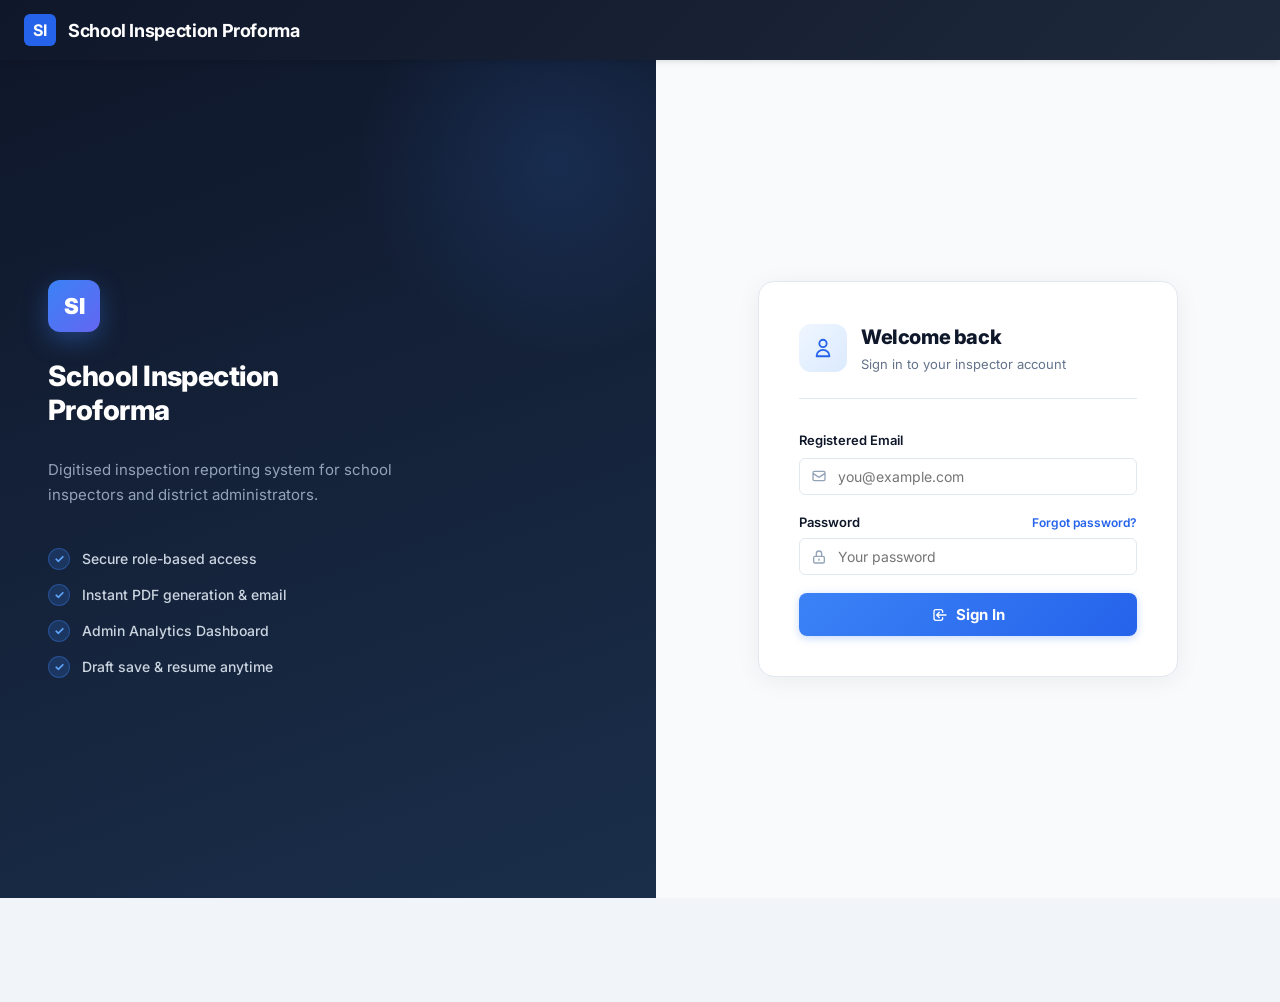
==== commit 6de1a44e: "fix: admin dashboard UI" ====
--- a/inspection.html
+++ b/inspection.html
@@ -52,7 +52,7 @@
         </div>
         <div class="login-feature-item">
           <div class="lfi-icon">✓</div>
-          <div>DM Admin Analytics Dashboard</div>
+          <div>Admin Analytics Dashboard</div>
         </div>
         <div class="login-feature-item">
           <div class="lfi-icon">✓</div>
@@ -148,7 +148,7 @@
   </div>
   <div class="nav-tab-item" id="tabAdminDashboard" onclick="switchDashboardTab('admin')" style="display:none;">
     <svg width="16" height="16" fill="none" stroke="currentColor" viewBox="0 0 24 24"><path stroke-linecap="round" stroke-linejoin="round" stroke-width="2" d="M9 19v-6a2 2 0 00-2-2H5a2 2 0 00-2 2v6a2 2 0 002 2h2a2 2 0 002-2zm0 0V9a2 2 0 012-2h2a2 2 0 012 2v10m-6 0a2 2 0 002 2h2a2 2 0 002-2m0 0V5a2 2 0 012-2h2a2 2 0 012 2v14a2 2 0 01-2 2h-2a2 2 0 01-2-2z"></path></svg>
-    DM Admin Dashboard &amp; Comparative Study
+    Admin Dashboard &amp; Comparative Study
   </div>
 </div>
 
@@ -173,7 +173,7 @@
   </div>
 </div>
 
-<!-- VIEW 2: DM ADMIN DASHBOARD & COMPARATIVE STUDY -->
+<!-- VIEW 2: ADMIN DASHBOARD & COMPARATIVE STUDY -->
 <div id="view-admin-dashboard" class="view">
   <!-- Top KPI Cards Row -->
   <div class="kpi-grid">
@@ -203,7 +203,7 @@
   <div class="card">
     <div class="comp-section-header">
       <div>
-        <h2>Comparative Study of School Inspectors (DM Account)</h2>
+        <h2>Comparative Study of School Inspectors</h2>
         <div class="kpi-sub">Analyze &amp; compare performance metrics across inspectors. Select inspectors to compare below.</div>
       </div>
       <div class="comp-inspector-selector" id="compInspectorSelector">
--- a/styles.css
+++ b/styles.css
@@ -599,7 +599,7 @@
   text-transform: uppercase;
   letter-spacing: 0.06em;
 }
-.role-pill.role-admin, .role-pill.role-dm {
+.role-pill.role-admin {
   background: rgba(251,191,36,0.2);
   color: #fbbf24;
   border: 1px solid rgba(251,191,36,0.25);
